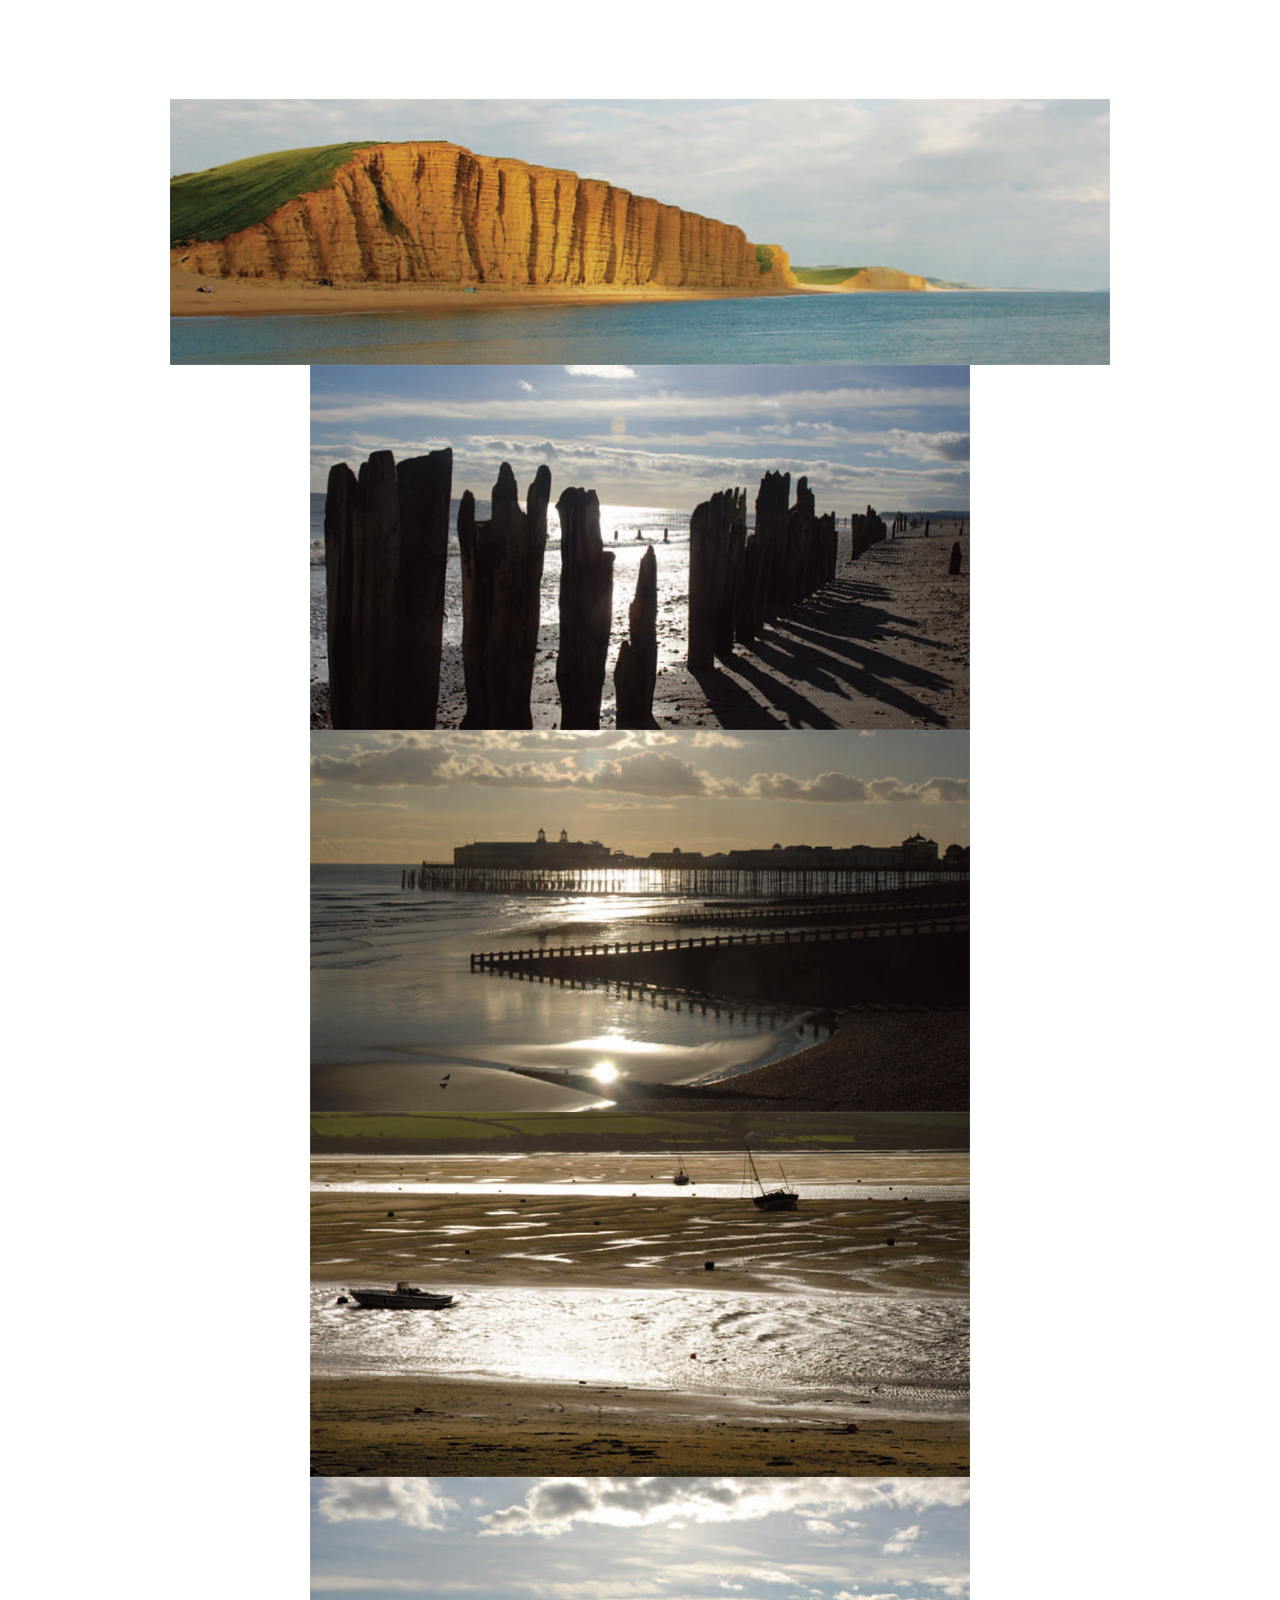
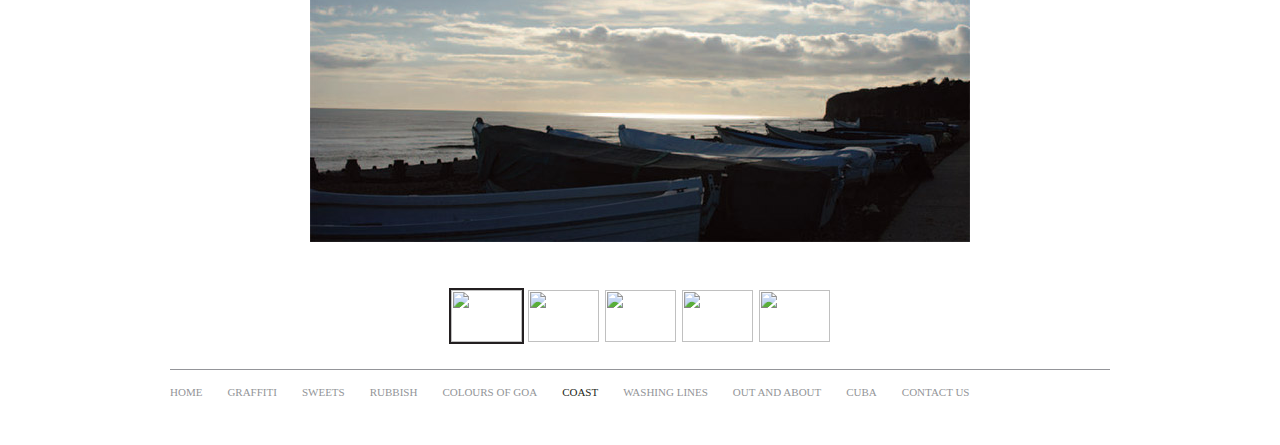
==== coast/index.html @ 8dafa9bb "Majority of pages built in a rough state" ====
﻿<!DOCTYPE html PUBLIC "-//W3C//DTD XHTML 1.0 Transitional//EN" "http://www.w3.org/TR/xhtml1/DTD/xhtml1-transitional.dtd">
<html xmlns="http://www.w3.org/1999/xhtml" xml:lang="en" lang="en">
	<head>
		<meta http-equiv="Content-type" content="text/html; charset=utf-8" />
		<meta http-equiv="Content-Language" content="en-gb" />
		<meta name="keywords" content="greeting card, greeting cards, cards, card, poster, postcard, post card, London Designer, UK Designer, designer, Copywriter, London Copywriter, UK Copywriter, Limited Edition, Limited Edition Prints, Prints, Print, Waterloo, imagery, unique, unique imagery, London Photographer, London Photographers, London, Photographers, photographer, UK Photographers, UK Photographer, London Photography, British, photography, photograph, UK, GB, England, English, British, creative, commercial, portfolio, gallery, image, black, white, B&amp;W, colour, color" />
		<meta name="description" content="Waterloo Sunset has now risen. We are a Greetings Card, Postcard and Poster Company set up by a Photographer, a Designer, and a Copywriter. With this combined knowledge we can offer a range of imagery you won't have seen before. We are currently developing our imagery range to offer a more unique series of subjects, available as limited edition prints, greetings cards and posters. Because of our combined backgrounds we can offer the best photography, the best designs, the best copy and of course, the best quality printing and paper." />

		<title>Walking With A Camera - Coast</title>

		<link rel="stylesheet" type="text/css" href="../css/main.css" />
		<!--[if lt IE 7]>
		<link rel="stylesheet" type="text/css" media="screen" href="../css/ie6.css" />
		<![endif]-->
		<!--[if IE 7]>
		<link rel="stylesheet" type="text/css" media="screen" href="../css/ie7.css" />
		<![endif]-->
	</head>
	<body>
		<div class="full-width clearfix" id="container">
			<div class="content clearfix" id="goa">
				<div id="gallery-content">
					<div id="slidesContainer">
						<ul id="slideInner">
							<li class="slide">
								<img src="../images/coast/01.jpg" alt="" title="" class="slide-image" />
							</li>
							<li class="slide">
								<img src="../images/coast/02.jpg" alt="" title="" class="slide-image" />
							</li>
							<li class="slide">
								<img src="../images/coast/03.jpg" alt="" title="" class="slide-image" />
							</li>
							<li class="slide">
								<img src="../images/coast/04.jpg" alt="" title="" class="slide-image" />
							</li>
							<li class="slide">
								<img src="../images/coast/05.jpg" alt="" title="" class="slide-image" />
							</li>
						</ul>
					</div>
					<div id="slide-caption"></div>
				</div>
                <div id="gallery-thumbnails">
				    <ul>
					    <li>
						    <a href="../images/coast/01.jpg" target="_blank" class="slide-thumb" rel="0"><img src="../images/coast/thumbs/01.jpg" alt="" title="" class="current-thumb-border" /></a>
					    </li>
					    <li>
						    <a href="../images/coast/02.jpg" target="_blank" class="slide-thumb" rel="1"><img src="../images/coast/thumbs/02.jpg" alt="" title="" class="thumb-border" /></a>
					    </li>
					    <li>
						    <a href="../images/coast/03.jpg" target="_blank" class="slide-thumb" rel="2"><img src="../images/coast/thumbs/03.jpg" alt="" title="" class="thumb-border" /></a>
					    </li>
					    <li>
						    <a href="../images/coast/04.jpg" target="_blank" class="slide-thumb" rel="3"><img src="../images/coast/thumbs/04.jpg" alt="" title="" class="thumb-border" /></a>
					    </li>
					    <li>
						    <a href="../images/coast/05.jpg" target="_blank" class="slide-thumb" rel="4"><img src="../images/coast/thumbs/05.jpg" alt="" title="" class="thumb-border" /></a>
					    </li>
				    </ul>
			    </div>
			</div>
            <div class="clearfix" id="footer">
				<div class="clearfix" id="navigation">
					<ol>
						<li><a href="../index.html">Home</a></li>
	                    <li><a href="../graffiti/index.html">Graffiti</a></li>
	                    <li><a href="../sweet-talk/index.html">Sweets</a></li>
	                    <li><a href="../rubbish/index.html">Rubbish</a></li>
	                    <li><a href="../colours-of-goa/index.html">Colours of Goa</a></li>
	                    <li class="current"><a href="../coast/index.html">Coast</a></li>
	                    <li><a href="../washing-lines/index.html">Washing Lines</a></li>
	                    <li><a href="../out-and-about/index.html">Out and About</a></li>
	                    <li><a href="../cuba/index.html">Cuba</a></li>
	                    <li><a href="../contact.html">Contact Us</a></li>
					</ol>
				</div>
			</div>
		</div>
		<script type="text/javascript" src="//ajax.googleapis.com/ajax/libs/jquery/1.7.2/jquery.min.js"></script>
		<script type="text/javascript">
		    window.jQuery || document.write('<script type="text/javascript" src="scripts/jquery-1.7.2.min.js"><\/script>');
		</script>
		<script type="text/javascript" src="../scripts/plugins.js"></script>
		<script type="text/javascript" src="../scripts/main.js"></script>
	</body>
</html>
---- css/main.css ----
/*
Title:      Walking With A Camera stylesheet
Author:     Pak-Loon Cheng
Copyright:  2012, Pak-Loon Cheng.  All rights reserved (please don't re-use without permission).
*/

/* Reset styles
----------------------------------------------------------------------------------------------------*/
/* Use this to remove browser-specific styling
----------------------------------------------------------------------------------------------------*/

/* Normalise the padding and margins */
body, div, dl, dt, dd, ul, ol, li, h1, h2, h3, h4, h5, h6, pre, form, fieldset, input, p, blockquote, th, td {
margin:0;
padding:0;
}

/* Normalise the font-size for headers */
h1, h2, h3, h4, h5, h6 { font-size:100%; }

/* Remove list-styles from lists */
ol, ul { list-style:none; }

/* Normalise font-styles and font-weight to normal */
address, caption, cite, code, dfn, em, strong, th, var {
font-style:normal;
font-weight:normal;
}

/* Remove borders and spacing from tables */
table {
border-collapse:collapse;
border-spacing:0;
}

/* Remove border from fieldsets and imgs */
fieldset, img { border:0; }

/* Left-aligns text in caption and th */
caption, th { text-align:left; }

/* Remove quotation marks from q */
q:before, q:after { content: ''; }

img { display:block; }

/* Main layout
----------------------------------------------------------------------------------------------------*/
html {
overflow-y:scroll;
text-align:center;
}

body {
background-color:#ffffff;
color:#231F20;
font-family: "Goudy Old Style", Garamond, "Big Caslon", "Times New Roman", serif;
font-size:62.5%;
height:100%;
text-align:center;
width:100%;
}


/* Typography
----------------------------------------------------------------------------------------------------*/
body,
h1,
h2,
h3,
h4,
h5,
h6,
blockquote,
p,
input,
small,
ol {
line-height: 1.5em;
}

h1 {
color:#888A8C;
font-size:2.4em;
font-weight:normal;
text-align:center;
text-transform:uppercase;
}

h2 {
font-size:1.6em;
font-weight:normal;
margin:0 0 10px 0;
text-transform:uppercase;  
}

h3 {
font-size:1.3em;
margin:0 0 10px 0;
}

h4 { font-size:1.3em; }

p {
font-size:1.3em;
margin-bottom:16px;
}

input { font-size:1.4em; }
small { font-size:0.8em; }

/* Hovers
----------------------------------------------------------------------------------------------------*/
a:link,
a:visited {
color:#231F20;
text-decoration:none;
}

a:hover {
text-decoration:underline;
}

a:active {
text-decoration:underline;
}

a.invert:link,
a.invert:visited {
color:#231F20;
text-decoration:none;
}

a.invert:hover {
text-decoration:underline;
}

a.invert:active {
color:#231F20;
}

#container {
margin:0 auto 45px auto;
position:relative;
text-align:left;
width:940px;
}

#header {
margin-top:70px;
position:relative;
}

.content {
padding-top:85px;
position:relative;
width:100%;
}

/* Universal classes
----------------------------------------------------------------------------------------------------*/
strong {
font-weight:bold;
}

.mb16 {
margin-bottom:16px;
}

.current-thumb-border {
border:2px solid #231F20;
}

.thumb-border {
border:2px solid #ffffff;
}

/* Home Content & Contact Page
----------------------------------------------------------------------------------------------------*/
#home {
padding-top:45px;
}

#home,
#contact {
text-align:center;
}

#home img,
#contact img {
margin:0 auto 45px auto;
}

#contact ul {
font-size:1.3em;
line-height:1.5em;
margin-bottom:25px;
}

#contact #contactPrices {
float:right;
margin-bottom:200px;
width:385px;
}

#contact #contactDetails {
clear:both;
width:100%;
}

/* Collection Content
----------------------------------------------------------------------------------------------------*/
.collection-section {
display:inline;
float:left;
margin:0 42px 0 0;
width:285px;
}

.collection-section h3{
font-size: 1.2em;
text-transform: uppercase;
}

/* Gallery Content
----------------------------------------------------------------------------------------------------*/
#gallery-copy {
float:left;
width:310px;
}

#gallery-copy h3 {
margin-bottom:8px;
}

#gallery-copy h4 {
color:#231F20;
margin-bottom:0;
}

#gallery-copy h4,
#gallery-copy li {
font-size:1.2em;
line-height:1.35em;
}

#gallery-content {
float:left;
margin:14px 0 0 10px;
position:relative;
width:420px;
}

#gallery-content ul {
margin-bottom:16px;
}

#slidesContainer {
height:225px;
margin:0 auto;
overflow:auto;
position:relative;
width:320px;
}

.slide {
height:225px;
margin:0 auto;
width:320px;
}

.control {
cursor:pointer;
height:24px;
margin-top:-12px;
position:absolute;
text-indent:-9999px;
width:23px;
top:50%;
}

#previous-button {
left:0;
background:transparent url(../images/left-arrow.gif) no-repeat 0 0;
}

#next-button {
right:0;
background:transparent url(../images/right-arrow.gif) no-repeat 0 0;
}

#zoom-caption {
font-size:1.2em;
position:absolute;
text-align:center;
top:238px;
width:100%;
}

#slide-caption {
bottom:-15px;
left:406px;
position:absolute;
}

#gallery-thumbnails {
display:inline;
float:right;
margin-top:30px;
overflow:hidden;
}

#gallery-thumbnails ul {
overflow:hidden;
}

#gallery-thumbnails li {
display:inline;
float:left;
margin:0 0 0 15px;
}

.full-width #gallery-content {
float:none;
margin-left:0;
width:100%;
}

.full-width #slidesContainer {
height:auto;
width:940px;
}

.full-width .slide {
height:auto;
margin:0 auto;
width:auto;
}

.full-width .slide img {
margin:0 auto;
}

.full-width #previous-button,
.full-width #next-button,
.full-width #slide-caption {
display:none!important;
}

.full-width #gallery-thumbnails {
display:block;
float:none;
text-align:center;
}

.full-width #gallery-thumbnails ul {
display:inline-block;
}

.full-width #gallery-thumbnails li {
display:inline;
float:left;
height:56px;
margin:0 1px;
overflow:hidden;
width:75px;
}

.full-width #gallery-thumbnails li a {
display:block;
height:100%;
width:100%;
}

.full-width #gallery-thumbnails li img {
height:52px;
width:71px;
}

/* Graffiti Content
----------------------------------------------------------------------------------------------------*/
.thumbnail-list {
position:relative;
margin:0 auto 15px auto;
width:936px;
}

.thumbnail-list li {
cursor:pointer;
display:inline;
float:left;
height:73px;
position:relative;
width:104px;
z-index:1;
}

.thumbnail-list img {
height:73px;
left:0;
position:absolute;
top:0;
width:104px;
}

#graffiti  #zoom-caption {
clear:both;
margin-bottom:15px;
position:static;
text-align:center;
width:100%;
}

#graffiti .row {
margin-bottom:100px;
}

#graffiti p.details {
float:left;
width:600px;
}

#graffiti p.caption {
float:right;
text-align:right;
width:320px;
}

/* Assorted Image Section
----------------------------------------------------------------------------------------------------*/
#assorted-image-section {

}

#assorted-image-section h3 {
font-size:1.2em;
text-transform:uppercase;
}

/* Footer Content
----------------------------------------------------------------------------------------------------*/
#footer {
border-top:1px solid #949599;
clear:both;
margin-top:25px;
overflow:hidden;
padding-top:15px;
position:relative;
width:100%;
}

/* Navigation
----------------------------------------------------------------------------------------------------*/
#navigation {
overflow:hidden;
position:relative;
width:100%;
}

#navigation li {
display:inline;
float:left;
margin-right:25px;
}

#navigation li a {
color:#939598;
font-size:1.1em;
text-transform:uppercase;
}

#navigation li a:hover {
color:#231F20;
}

#navigation li.current a {
color:#231F20;
}

/* Override classes
----------------------------------------------------------------------------------------------------*/
.no-bottom {
margin-bottom:0!important;
}

.no-left {
margin-left:0!important;
}

.no-right {
margin-right:0!important;
}

/* self-clear floats
----------------------------------------------------------------------------------------------------*/
.clearfix:after {
content:"."; 
display:block; 
height:0; 
clear:both; 
overflow:hidden;
visibility:hidden;
}

/*
ColorBox Core Style
The following rules are the styles that are consistant between themes.
Avoid changing this area to maintain compatability with future versions of ColorBox.
*/
#colorbox, #cboxOverlay, #cboxWrapper{position:absolute; top:0; left:0; z-index:9999; overflow:hidden;}
#cboxOverlay{position:fixed; width:100%; height:100%;}
#cboxMiddleLeft, #cboxBottomLeft{clear:left;}
#cboxContent{position:relative; overflow:visible;}
#cboxLoadedContent{overflow:auto;}
#cboxLoadedContent iframe{display:block; width:100%; height:100%; border:0;}
#cboxTitle{margin:0;}
#cboxLoadingOverlay, #cboxLoadingGraphic{position:absolute; top:0; left:0; width:100%;}
#cboxPrevious, #cboxNext, #cboxClose, #cboxSlideshow{cursor:pointer;}

/* 
ColorBox example user style
The following rules are ordered and tabbed in a way that represents the
order/nesting of the generated HTML, so that the structure easier to understand.
*/
#cboxOverlay{background:#000000;}
#colorbox{}
#cboxContent{margin-top:32px;}
#cboxLoadedContent{background:#000; padding:1px;}
#cboxLoadingGraphic{background:url(../images/loading.gif) no-repeat center center;}
#cboxLoadingOverlay{background:#ffffff;}
#cboxTitle{position:absolute; top:-22px; left:0; color:#000;}
#cboxCurrent{position:absolute; top:-22px; right:205px; text-indent:-9999px;}
#cboxSlideshow, #cboxPrevious, #cboxNext, #cboxClose{text-indent:-9999px; width:20px; height:20px; position:absolute; top:-20px; background:url(../images/controls.png) no-repeat 0 0;}
#cboxPrevious{background-position:0px 0px; right:44px;}
#cboxPrevious.hover{background-position:0px -25px;}
#cboxNext{background-position:-25px 0px; right:22px;}
#cboxNext.hover{background-position:-25px -25px;}
#cboxClose{background-position:-50px 0px; right:4px; top:4px;}
#cboxClose.hover{background-position:-50px -25px;}
.cboxSlideshow_on #cboxPrevious, .cboxSlideshow_off #cboxPrevious{right:66px;}
.cboxSlideshow_on #cboxSlideshow{background-position:-75px -25px; right:44px;}
.cboxSlideshow_on #cboxSlideshow.hover{background-position:-100px -25px;}
.cboxSlideshow_off #cboxSlideshow{background-position:-100px 0px; right:44px;}
.cboxSlideshow_off #cboxSlideshow.hover{background-position:-75px -25px;}
---- css/ie6.css ----
/* Hacks for IE6 and below
----------------------------------------------------------------------------------------------------*/

/* fix clearing for IE6 */
.clearfix {
height: 1%;
}

.full-width #gallery-thumbnails ul {
display:inline;
zoom:1;
}
---- css/ie7.css ----
/* Hacks for IE7
----------------------------------------------------------------------------------------------------*/

/* fix clearing for IE7 */
.clearfix {
min-height:1px;
}
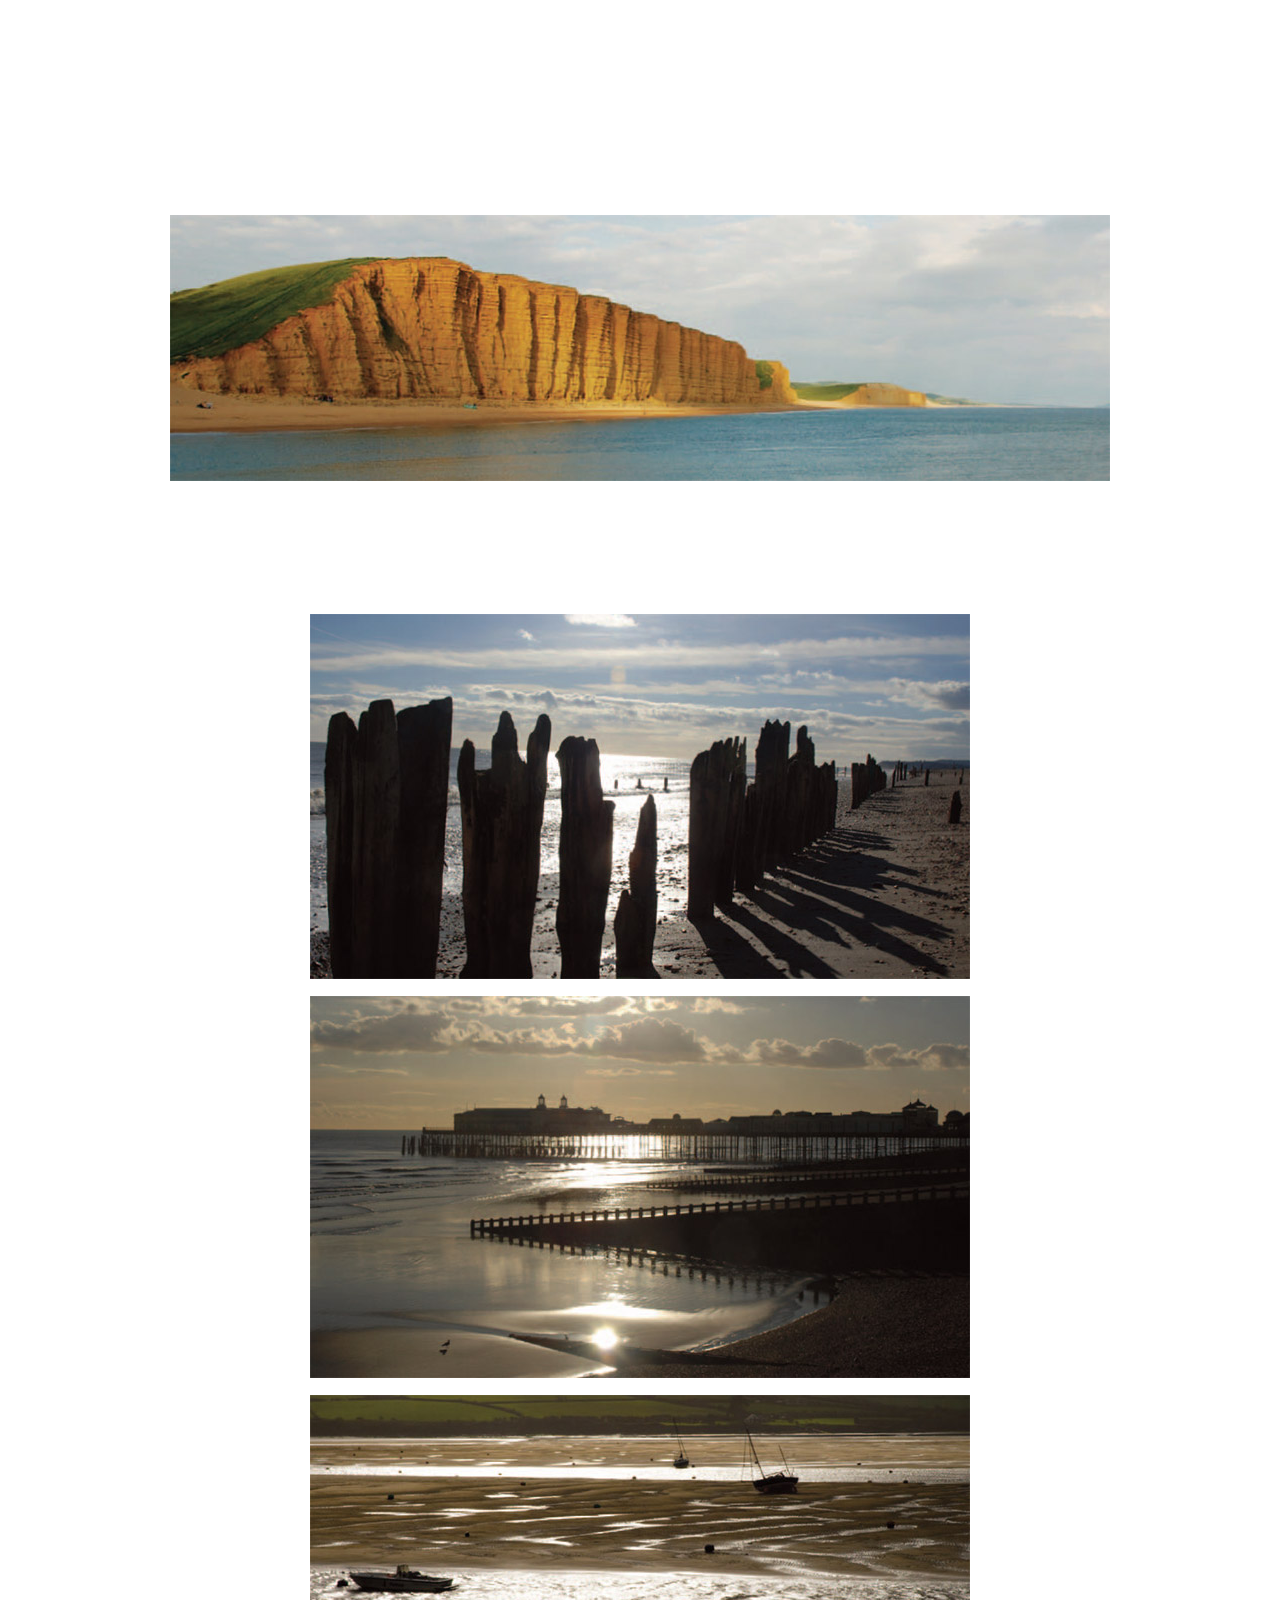
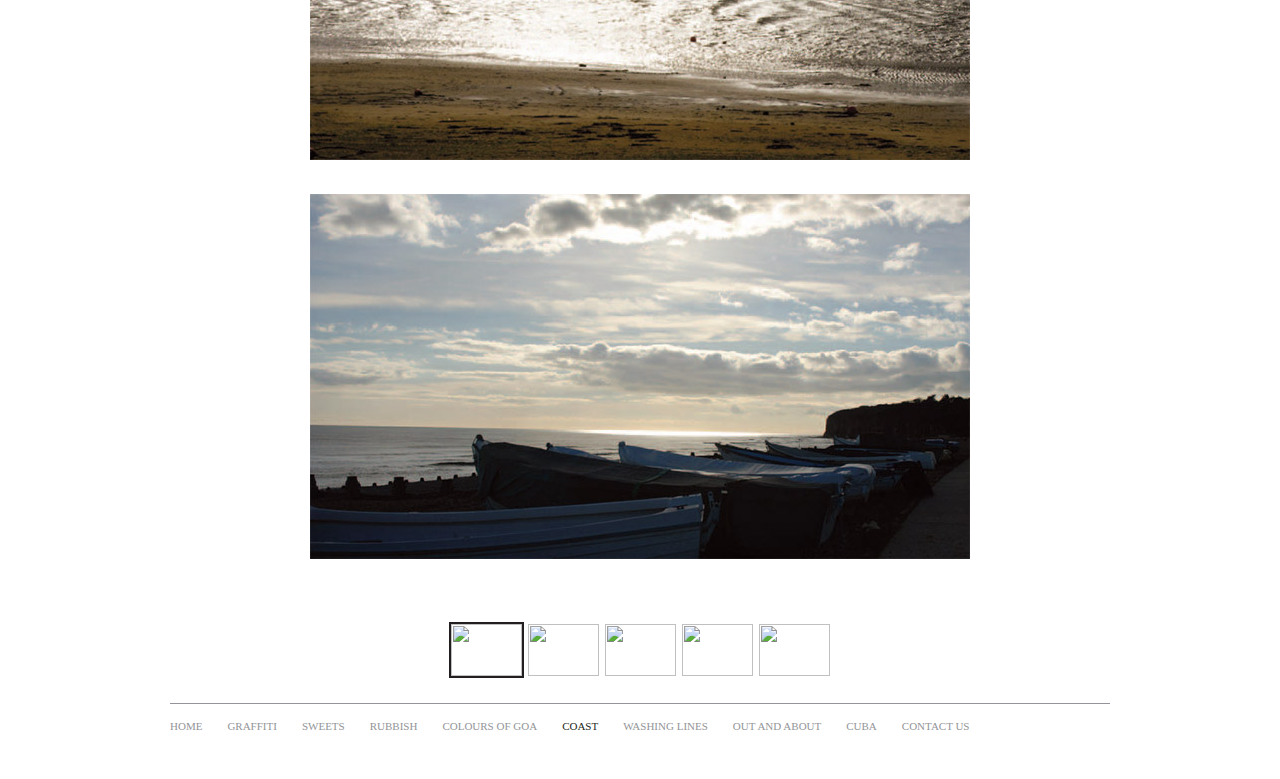
==== commit 678de44a: "Footer bug fix" ====
--- a/coast/index.html
+++ b/coast/index.html
@@ -18,7 +18,7 @@
 	</head>
 	<body>
 		<div class="full-width clearfix" id="container">
-			<div class="content clearfix" id="goa">
+			<div class="content clearfix" id="coast">
 				<div id="gallery-content">
 					<div id="slidesContainer">
 						<ul id="slideInner">
@@ -61,8 +61,8 @@
 				    </ul>
 			    </div>
 			</div>
-            <div class="clearfix" id="footer">
-				<div class="clearfix" id="navigation">
+            <div id="footer">
+				<div id="navigation">
 					<ol>
 						<li><a href="../index.html">Home</a></li>
 	                    <li><a href="../graffiti/index.html">Graffiti</a></li>
--- a/css/main.css
+++ b/css/main.css
@@ -140,7 +140,8 @@
 }
 
 #container {
-margin:0 auto 45px auto;
+margin:0 auto;
+padding-bottom:45px;
 position:relative;
 text-align:left;
 width:940px;
@@ -200,7 +201,7 @@
 #contact #contactPrices {
 float:right;
 margin-bottom:200px;
-width:385px;
+width:280px;
 }
 
 #contact #contactDetails {
@@ -275,17 +276,18 @@
 margin-top:-12px;
 position:absolute;
 text-indent:-9999px;
+top:50%;
 width:23px;
-top:50%;
+z-index:99;
 }
 
 #previous-button {
-left:0;
+left:-40px;
 background:transparent url(../images/left-arrow.gif) no-repeat 0 0;
 }
 
 #next-button {
-right:0;
+right:-40px;
 background:transparent url(../images/right-arrow.gif) no-repeat 0 0;
 }
 
@@ -341,8 +343,6 @@
 margin:0 auto;
 }
 
-.full-width #previous-button,
-.full-width #next-button,
 .full-width #slide-caption {
 display:none!important;
 }
@@ -355,6 +355,7 @@
 
 .full-width #gallery-thumbnails ul {
 display:inline-block;
+text-align:center;
 }
 
 .full-width #gallery-thumbnails li {
@@ -375,6 +376,10 @@
 .full-width #gallery-thumbnails li img {
 height:52px;
 width:71px;
+}
+
+.full-width #gallery-thumbnails p {
+margin:16px 0 0 0;
 }
 
 /* Graffiti Content
@@ -451,7 +456,7 @@
 
 /* Navigation
 ----------------------------------------------------------------------------------------------------*/
-#navigation {
+#navigation ol {
 overflow:hidden;
 position:relative;
 width:100%;
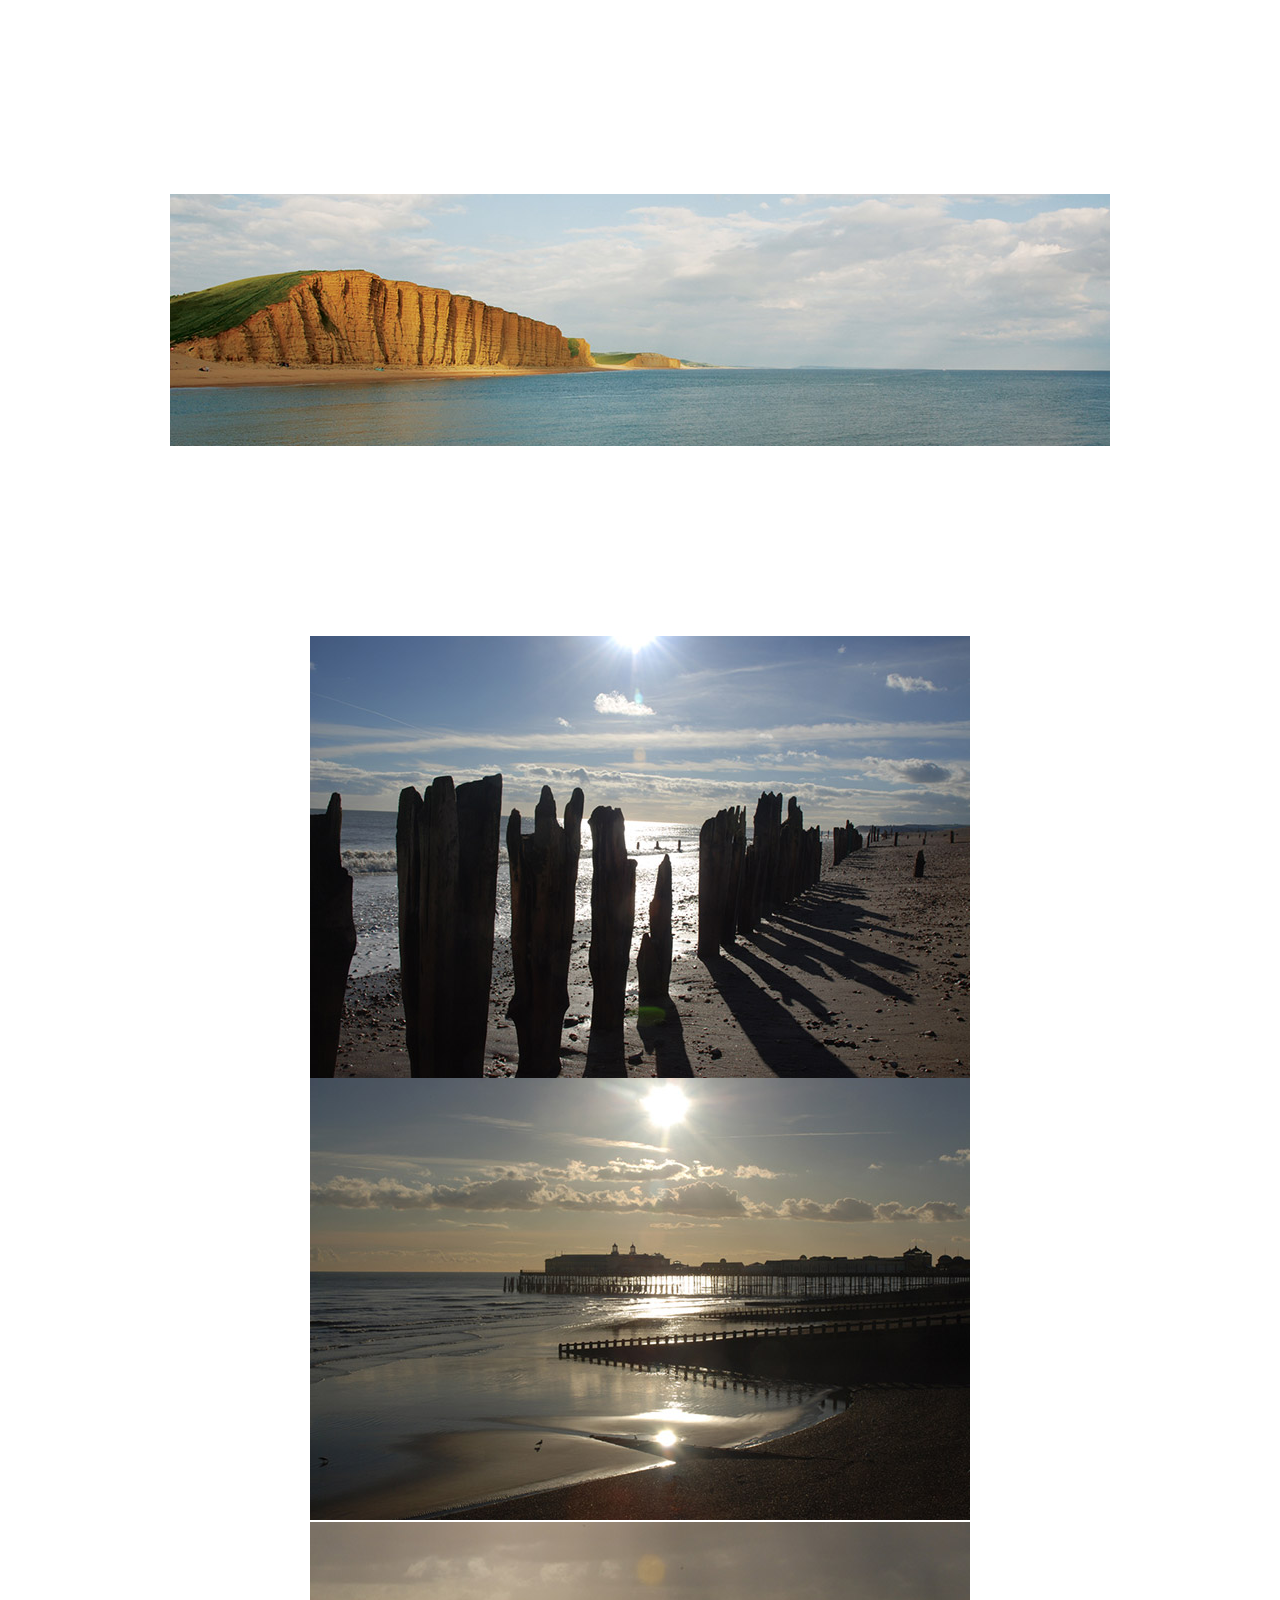
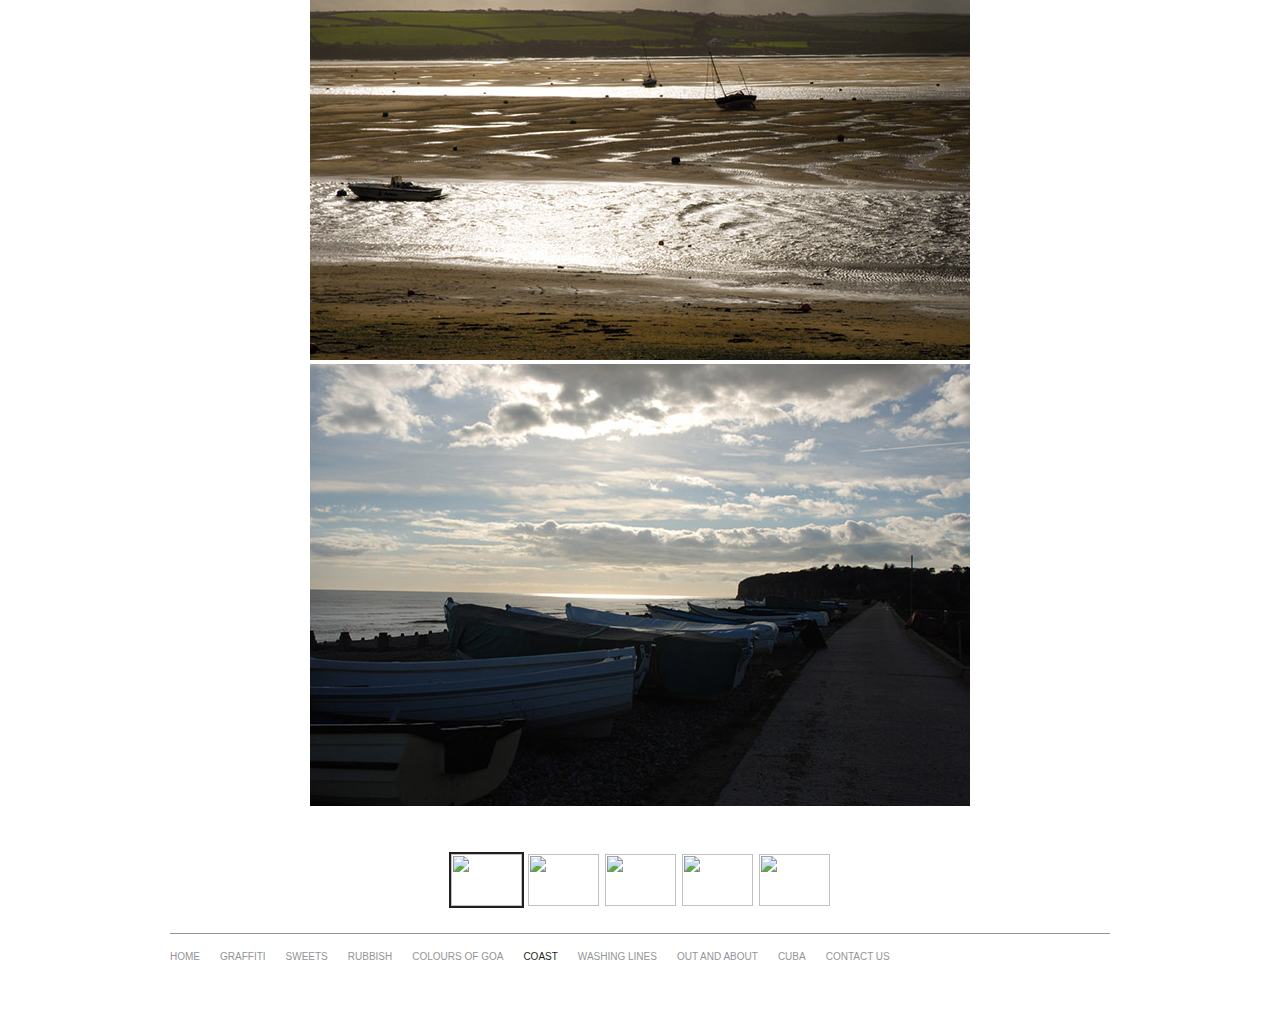
==== commit a17b5d92: "Updated images" ====
--- a/coast/index.html
+++ b/coast/index.html
@@ -73,7 +73,7 @@
 	                    <li><a href="../washing-lines/index.html">Washing Lines</a></li>
 	                    <li><a href="../out-and-about/index.html">Out and About</a></li>
 	                    <li><a href="../cuba/index.html">Cuba</a></li>
-	                    <li><a href="../contact.html">Contact Us</a></li>
+	                    <li class="last"><a href="../contact.html">Contact Us</a></li>
 					</ol>
 				</div>
 			</div>
--- a/css/main.css
+++ b/css/main.css
@@ -54,7 +54,7 @@
 body {
 background-color:#ffffff;
 color:#231F20;
-font-family: "Goudy Old Style", Garamond, "Big Caslon", "Times New Roman", serif;
+font-family:"Gill Sans", "Gill Sans MT", Calibri, sans-serif;
 font-size:62.5%;
 height:100%;
 text-align:center;
@@ -80,11 +80,16 @@
 }
 
 h1 {
-color:#888A8C;
+color:#231f20;
+font-family:"Blair ITC", "Gill Sans", "Gill Sans MT", Calibri, sans-serif;
 font-size:2.4em;
 font-weight:normal;
 text-align:center;
 text-transform:uppercase;
+}
+
+h1 span {
+color:#888A8C;
 }
 
 h2 {
@@ -187,9 +192,14 @@
 text-align:center;
 }
 
-#home img,
+#home img {
+margin:0 auto 45px auto;
+}
+
 #contact img {
-margin:0 auto 45px auto;
+display:inline;
+float:left;
+margin:0 0 45px 315px;
 }
 
 #contact ul {
@@ -382,6 +392,10 @@
 margin:16px 0 0 0;
 }
 
+.full-width #rubbish .slide img {
+border:1px solid #000000;
+}
+
 /* Graffiti Content
 ----------------------------------------------------------------------------------------------------*/
 .thumbnail-list {
@@ -400,12 +414,17 @@
 z-index:1;
 }
 
+.thumbnail-list a {
+height:73px;
+position:relative;
+width:104px;
+}
+
 .thumbnail-list img {
-height:73px;
+border:1px solid #000000;
 left:0;
 position:absolute;
 top:0;
-width:104px;
 }
 
 #graffiti  #zoom-caption {
@@ -465,12 +484,17 @@
 #navigation li {
 display:inline;
 float:left;
-margin-right:25px;
+margin-right:20px;
+}
+
+#navigation li.last {
+margin-right:0;
 }
 
 #navigation li a {
 color:#939598;
-font-size:1.1em;
+font-family:"Blair ITC", "Gill Sans", "Gill Sans MT", Calibri, sans-serif;
+font-size:1em;
 text-transform:uppercase;
 }
 
